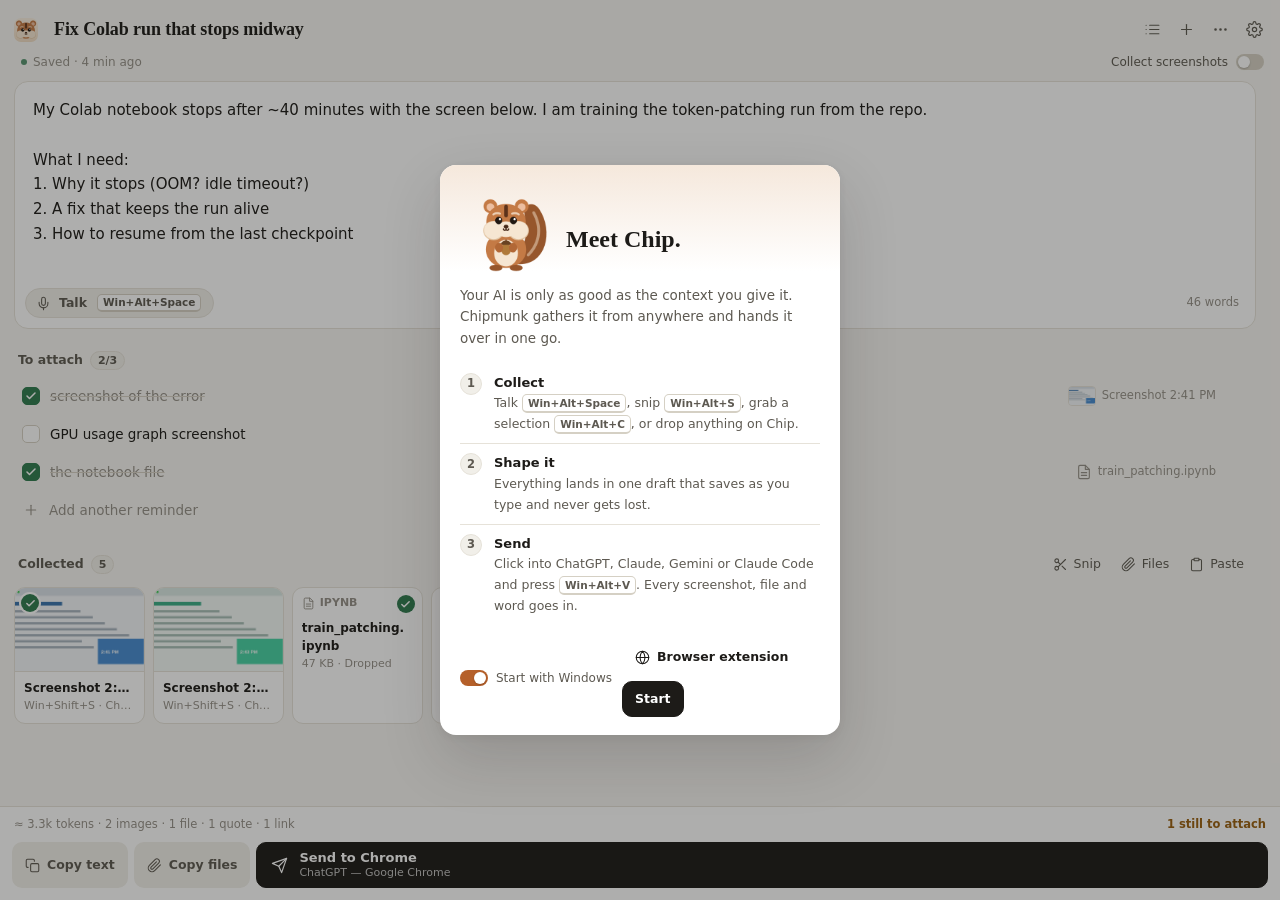
==== ui/index.html @ 0208c502 "Initial release of Chipmunk" ====
<!doctype html>
<html lang="en">
<head>
<meta charset="utf-8">
<meta name="viewport" content="width=device-width, initial-scale=1">
<title>Chipmunk</title>
<link rel="stylesheet" href="app.css">
</head>
<body>
<div id="app" class="app">
  <header class="topbar">
    <img class="brand" src="assets/icon.png" alt="Chipmunk" width="24" height="24">
    <input id="title" class="title-input" placeholder="Untitled draft" spellcheck="false" maxlength="120" aria-label="Draft title">
    <button class="icon-btn" id="btn-drafts" title="All drafts (Ctrl+K)" aria-label="All drafts"></button>
    <button class="icon-btn" id="btn-new" title="New draft (Ctrl+N)" aria-label="New draft"></button>
    <button class="icon-btn" id="btn-more" title="More" aria-label="More actions"></button>
    <button class="icon-btn" id="btn-settings" title="Settings (Ctrl+,)" aria-label="Settings"></button>
  </header>
  <div class="subbar">
    <span id="save-state" class="save-state"><span class="dot"></span><span class="txt">Saved</span></span>
    <label class="switch-label collect" id="collect" title="While on, every screenshot you copy (Win+Shift+S, Print Screen, Ditto) lands in this draft">
      <span class="pulse"></span>
      <span>Collect screenshots</span>
      <input type="checkbox" id="collect-toggle">
      <span class="switch"></span>
    </label>
  </div>
  <main id="scroll" class="scroll">
    <div class="doc" id="doc">
      <textarea id="editor" class="editor" spellcheck="true" aria-label="Prompt"
        placeholder="What do you want the AI to do? Type it, or press the mic and say it."></textarea>
      <div class="doc-foot">
        <button class="talk-btn" id="btn-talk" type="button"></button>
        <span class="doc-meta" id="word-count"></span>
      </div>
    </div>
    <section class="section" id="checklist-section"></section>
    <section class="section" id="attachments-section"></section>
  </main>
  <footer class="footer">
    <div id="estimate" class="estimate"></div>
    <div class="actions">
      <button class="btn quiet" id="btn-copy-text" title="Copy the prompt with its quotes and links">Copy text</button>
      <button class="btn quiet" id="btn-copy-files" title="Copy the images and files, to paste anywhere">Copy files</button>
      <button class="btn primary" id="btn-send"></button>
    </div>
  </footer>
  <div id="overlay-root"></div>
  <div id="toasts" class="toasts" aria-live="polite"></div>
  <div id="drop" class="drop"><div class="drop-card" id="drop-card">Drop to add to this draft</div></div>
</div>
<script type="module" src="app.js"></script>
</body>
</html>
---- ui/app.css ----
/* Chipmunk: warm paper, ink type, one chestnut accent. */
:root {
  --bg: #f7f6f2;
  --surface: #ffffff;
  --sunken: #f1efe9;
  --hover: #ebe8e1;
  --line: #e6e2d9;
  --line-strong: #d5d0c4;
  --ink: #1d1b18;
  --ink-2: #5d5951;
  --ink-3: #959088;
  --accent: #b5602a;
  --accent-strong: #9a4e1f;
  --accent-soft: #f5e8dc;
  --accent-ink: #8a4518;
  --ok: #2f7a4f;
  --ok-soft: #e3f1e8;
  --warn: #996011;
  --warn-soft: #fbf0dc;
  --danger: #b3372f;
  --danger-soft: #fbe9e7;
  --primary: #1d1b18;
  --primary-ink: #ffffff;
  --primary-hover: #000000;
  --shadow-lg: 0 24px 60px rgba(29, 27, 24, .16), 0 2px 8px rgba(29, 27, 24, .06);
  --sans: "Segoe UI Variable Text", "Segoe UI", system-ui, sans-serif;
  --serif: "Sitka Subheading", "Sitka Text", Georgia, "Times New Roman", serif;
  --mono: "Cascadia Mono", "Cascadia Code", Consolas, monospace;
  color-scheme: light;
}

@media (prefers-color-scheme: dark) {
  :root:not([data-theme="light"]) {
    --bg: #161513;
    --surface: #1e1d1a;
    --sunken: #242220;
    --hover: #2c2a26;
    --line: #2f2d29;
    --line-strong: #3e3b36;
    --ink: #edeae4;
    --ink-2: #aba69d;
    --ink-3: #7b776f;
    --accent: #e0915a;
    --accent-strong: #eba372;
    --accent-soft: #33251a;
    --accent-ink: #f0b78e;
    --ok: #64c38d;
    --ok-soft: #17291f;
    --warn: #e2ae58;
    --warn-soft: #2f2615;
    --danger: #ef7f74;
    --danger-soft: #331c1a;
    --primary: #edeae4;
    --primary-ink: #161513;
    --primary-hover: #ffffff;
    --shadow-lg: 0 24px 60px rgba(0, 0, 0, .5), 0 2px 8px rgba(0, 0, 0, .3);
    color-scheme: dark;
  }
}

:root[data-theme="dark"] {
  --bg: #161513;
  --surface: #1e1d1a;
  --sunken: #242220;
  --hover: #2c2a26;
  --line: #2f2d29;
  --line-strong: #3e3b36;
  --ink: #edeae4;
  --ink-2: #aba69d;
  --ink-3: #7b776f;
  --accent: #e0915a;
  --accent-strong: #eba372;
  --accent-soft: #33251a;
  --accent-ink: #f0b78e;
  --ok: #64c38d;
  --ok-soft: #17291f;
  --warn: #e2ae58;
  --warn-soft: #2f2615;
  --danger: #ef7f74;
  --danger-soft: #331c1a;
  --primary: #edeae4;
  --primary-ink: #161513;
  --primary-hover: #ffffff;
  --shadow-lg: 0 24px 60px rgba(0, 0, 0, .5), 0 2px 8px rgba(0, 0, 0, .3);
  color-scheme: dark;
}

* { box-sizing: border-box; }
html, body { height: 100%; margin: 0; }
body {
  background: var(--bg);
  color: var(--ink);
  font: 13.5px/1.5 var(--sans);
  -webkit-font-smoothing: antialiased;
  overflow: hidden;
  user-select: none;
}
button, input, textarea, select { font: inherit; color: inherit; }
button { cursor: pointer; }
:focus-visible { outline: 2px solid var(--accent); outline-offset: 2px; border-radius: 6px; }
::selection { background: var(--accent-soft); }

.icon { display: inline-flex; width: 16px; height: 16px; flex: none; }
.icon svg { width: 100%; height: 100%; fill: none; stroke: currentColor; stroke-width: 1.7; stroke-linecap: round; stroke-linejoin: round; }

.app { display: flex; flex-direction: column; height: 100vh; position: relative; }

/* ---------- top ---------- */
.topbar { display: flex; align-items: center; gap: 2px; padding: 10px 10px 2px 14px; }
.brand { width: 24px; height: 24px; border-radius: 7px; flex: none; margin-right: 6px; }
.title-input {
  flex: 1; min-width: 0;
  border: 1px solid transparent; border-radius: 8px; background: transparent;
  padding: 5px 7px;
  font-family: var(--serif); font-size: 18px; font-weight: 600; letter-spacing: -.005em;
  user-select: text;
}
.title-input:hover { background: var(--sunken); }
.title-input:focus { outline: none; background: var(--surface); border-color: var(--line-strong); }
.title-input::placeholder { color: var(--ink-3); font-weight: 500; }

.icon-btn {
  display: inline-flex; align-items: center; justify-content: center;
  width: 32px; height: 32px; flex: none;
  border: none; border-radius: 8px; background: transparent; color: var(--ink-2);
  transition: background .12s, color .12s;
}
.icon-btn:hover { background: var(--hover); color: var(--ink); }
.icon-btn.active { background: var(--hover); color: var(--ink); }
.icon-btn .icon { width: 17px; height: 17px; }

.subbar { display: flex; align-items: center; justify-content: space-between; gap: 8px; padding: 2px 16px 10px 21px; color: var(--ink-3); font-size: 12px; }
.save-state { display: inline-flex; align-items: center; gap: 6px; white-space: nowrap; }
.save-state .dot { width: 6px; height: 6px; border-radius: 50%; background: var(--ok); opacity: .8; }
.save-state.saving .dot { background: var(--warn); }
.save-state.error { color: var(--danger); }
.save-state.error .dot { background: var(--danger); }

/* switch */
.switch-label { display: inline-flex; align-items: center; gap: 8px; cursor: pointer; color: var(--ink-2); font-size: 12px; white-space: nowrap; }
.switch-label input { position: absolute; opacity: 0; pointer-events: none; }
.switch { position: relative; width: 28px; height: 16px; border-radius: 10px; background: var(--line-strong); transition: background .15s; flex: none; }
.switch::after { content: ""; position: absolute; left: 2px; top: 2px; width: 12px; height: 12px; border-radius: 50%; background: #fff; transition: transform .15s; box-shadow: 0 1px 2px rgba(0,0,0,.2); }
.switch-label input:checked + .switch { background: var(--accent); }
.switch-label input:checked + .switch::after { transform: translateX(12px); }
.switch-label input:focus-visible + .switch { outline: 2px solid var(--accent); outline-offset: 2px; }
.collect.on { color: var(--accent-ink); }
.collect .pulse { width: 6px; height: 6px; border-radius: 50%; background: var(--accent); display: none; }
.collect.on .pulse { display: inline-block; animation: pulse 1.6s ease-in-out infinite; }
@keyframes pulse { 0%, 100% { opacity: 1; } 50% { opacity: .2; } }

/* ---------- scroll + document ---------- */
.scroll { flex: 1; overflow-y: auto; padding: 0 14px 20px 14px; scrollbar-gutter: stable; }
.scroll::-webkit-scrollbar { width: 10px; }
.scroll::-webkit-scrollbar-thumb { background: var(--line-strong); border-radius: 10px; border: 3px solid var(--bg); }

.doc {
  background: var(--surface);
  border: 1px solid var(--line);
  border-radius: 14px;
  transition: border-color .15s, box-shadow .15s;
}
.doc:focus-within { border-color: var(--line-strong); box-shadow: 0 0 0 4px var(--accent-soft); }
.doc.listening { border-color: var(--accent); box-shadow: 0 0 0 4px var(--accent-soft); }
.editor {
  display: block; width: 100%; min-height: 200px;
  resize: none; border: none; outline: none; background: transparent;
  padding: 16px 18px 6px 18px;
  font-size: 15px; line-height: 1.65; color: var(--ink);
  user-select: text; overflow: hidden;
}
.editor::placeholder { color: var(--ink-3); }
.doc-foot { display: flex; align-items: center; justify-content: space-between; padding: 6px 10px 10px 10px; }
.doc-meta { color: var(--ink-3); font-size: 11.5px; padding-right: 6px; }

.talk-btn {
  display: inline-flex; align-items: center; gap: 8px;
  height: 30px; padding: 0 12px 0 10px; border-radius: 16px;
  border: 1px solid var(--line); background: var(--sunken); color: var(--ink-2);
  font-size: 12.5px; font-weight: 600;
  transition: background .15s, color .15s, border-color .15s;
}
.talk-btn:hover { background: var(--hover); color: var(--ink); }
.talk-btn kbd { margin-left: 2px; }
.talk-btn .icon { width: 15px; height: 15px; }
.talk-btn.on { background: var(--accent); border-color: var(--accent); color: #fff; }
.talk-btn.on kbd { background: rgba(255,255,255,.18); border-color: rgba(255,255,255,.3); color: #fff; }
.talk-btn .wave { display: none; gap: 2px; align-items: center; height: 14px; }
.talk-btn.on .wave { display: inline-flex; }
.talk-btn.on .icon { display: none; }
.wave i { width: 2.5px; border-radius: 2px; background: currentColor; animation: wave 1s ease-in-out infinite; }
.wave i:nth-child(1) { height: 6px; animation-delay: -.2s; }
.wave i:nth-child(2) { height: 12px; animation-delay: -.5s; }
.wave i:nth-child(3) { height: 8px; animation-delay: -.8s; }
.wave i:nth-child(4) { height: 11px; animation-delay: -.35s; }
@keyframes wave { 0%, 100% { transform: scaleY(.45); } 50% { transform: scaleY(1); } }

kbd {
  font: 600 10.5px/1 var(--sans);
  background: var(--surface); border: 1px solid var(--line-strong); border-bottom-width: 2px;
  border-radius: 5px; padding: 2px 5px; color: var(--ink-2); white-space: nowrap;
}

/* ---------- sections ---------- */
.section { margin-top: 22px; }
.section-head { display: flex; align-items: center; gap: 4px; padding: 0 4px 8px 4px; }
.section-title { font-size: 12.5px; font-weight: 600; color: var(--ink-2); flex: 1; display: flex; align-items: center; gap: 7px; }
.count-pill { font-size: 11px; font-weight: 600; background: var(--sunken); border: 1px solid var(--line); color: var(--ink-2); border-radius: 10px; padding: 0 7px; line-height: 17px; }
.chip-btn {
  display: inline-flex; align-items: center; gap: 6px;
  border: none; background: transparent;
  border-radius: 8px; padding: 5px 8px; font-size: 12.5px; color: var(--ink-2); font-weight: 500;
}
.chip-btn:hover { background: var(--hover); color: var(--ink); }
.chip-btn .icon { width: 15px; height: 15px; }

/* reminders */
.checklist { display: flex; flex-direction: column; gap: 2px; }
.check-item {
  display: flex; align-items: center; gap: 10px;
  border-radius: 9px; padding: 6px 6px 6px 8px; min-height: 36px;
  transition: background .12s;
}
.check-item:hover { background: var(--sunken); }
.check-item.done .check-text { color: var(--ink-3); text-decoration: line-through; text-decoration-color: var(--line-strong); }
.check-item.armed { background: var(--accent-soft); }
.check-item.drop-hover { background: var(--accent-soft); outline: 1.5px dashed var(--accent); }
.check-box {
  width: 18px; height: 18px; flex: none; border-radius: 5px; border: 1.5px solid var(--line-strong);
  display: inline-flex; align-items: center; justify-content: center; background: var(--surface); color: #fff; padding: 0;
}
.check-box:hover { border-color: var(--ink-3); }
.check-box .icon { width: 12px; height: 12px; }
.check-box .icon svg { stroke-width: 3; }
.check-item.done .check-box { background: var(--ok); border-color: var(--ok); }
.check-text { flex: 1; min-width: 0; user-select: text; overflow: hidden; text-overflow: ellipsis; white-space: nowrap; }
.check-link { display: inline-flex; align-items: center; gap: 6px; font-size: 11.5px; color: var(--ink-3); max-width: 45%; }
.check-link img { width: 28px; height: 20px; object-fit: cover; border-radius: 4px; border: 1px solid var(--line); }
.check-link span { overflow: hidden; text-overflow: ellipsis; white-space: nowrap; }
.armed-hint { font-size: 11.5px; color: var(--accent-ink); white-space: nowrap; display: inline-flex; align-items: center; gap: 5px; font-weight: 600; }
.check-item .row-actions { display: flex; gap: 2px; opacity: 0; transition: opacity .1s; }
.check-item:hover .row-actions, .check-item:focus-within .row-actions { opacity: 1; }
.mini-btn { border: none; background: transparent; color: var(--ink-3); width: 24px; height: 24px; border-radius: 6px; display: inline-flex; align-items: center; justify-content: center; padding: 0; }
.mini-btn:hover { background: var(--hover); color: var(--ink); }
.mini-btn .icon { width: 14px; height: 14px; }
.add-check { display: flex; align-items: center; gap: 10px; border-radius: 9px; padding: 0 8px 0 9px; color: var(--ink-3); }
.add-check:hover { background: var(--sunken); }
.add-check:focus-within { background: var(--surface); box-shadow: inset 0 0 0 1px var(--line-strong); }
.add-check input { flex: 1; border: none; outline: none; background: transparent; padding: 8px 0; user-select: text; }
.add-check input::placeholder { color: var(--ink-3); }

/* collected */
.att-grid { display: grid; grid-template-columns: repeat(auto-fill, minmax(120px, 1fr)); gap: 8px; }
.att {
  position: relative;
  background: var(--surface); border: 1px solid var(--line); border-radius: 11px;
  overflow: hidden; min-height: 92px;
  display: flex; flex-direction: column; cursor: grab;
  transition: border-color .12s, transform .12s;
}
.att:hover { border-color: var(--line-strong); }
.att.dragging { opacity: .35; }
.att.drop-before { box-shadow: -3px 0 0 var(--accent); }
.att.excluded { opacity: .45; }
.att.excluded::after {
  content: "Left out"; position: absolute; left: 6px; bottom: 6px;
  font-size: 10.5px; font-weight: 600; background: var(--sunken); color: var(--ink-2); border-radius: 5px; padding: 0 6px;
}
.att.fresh { animation: pop .45s cubic-bezier(.2, 1.4, .4, 1); }
@keyframes pop { from { transform: scale(.9); opacity: 0; } }
.att .thumb { height: 84px; background: var(--sunken); flex: none; border-bottom: 1px solid var(--line); }
.att .thumb img { width: 100%; height: 100%; object-fit: cover; object-position: top center; display: block; }
.att .att-body { padding: 7px 9px 8px; display: flex; flex-direction: column; gap: 1px; min-width: 0; flex: 1; }
.att .att-name { font-size: 12px; font-weight: 600; white-space: nowrap; overflow: hidden; text-overflow: ellipsis; }
.att .att-name.wrap { white-space: normal; word-break: break-word; display: -webkit-box; -webkit-line-clamp: 3; -webkit-box-orient: vertical; }
.att .att-sub { font-size: 11px; color: var(--ink-3); white-space: nowrap; overflow: hidden; text-overflow: ellipsis; }
.att .att-quote { font-size: 12px; color: var(--ink-2); display: -webkit-box; -webkit-line-clamp: 3; -webkit-box-orient: vertical; overflow: hidden; font-family: var(--serif); line-height: 1.45; }
.att .kind-badge { display: inline-flex; align-items: center; gap: 5px; color: var(--ink-3); font-size: 11px; font-weight: 600; min-width: 0; }
.att .kind-badge span { overflow: hidden; text-overflow: ellipsis; white-space: nowrap; }
.att .kind-badge .icon { width: 13px; height: 13px; }
.att .warn-tag { color: var(--danger); }
.att.wide { grid-column: span 2; }
.att-tools { position: absolute; top: 5px; right: 5px; display: flex; gap: 3px; opacity: 0; transition: opacity .1s; }
.att:hover .att-tools, .att:focus-within .att-tools { opacity: 1; }
.att-tools button {
  width: 24px; height: 24px; border-radius: 6px; border: none; padding: 0;
  display: inline-flex; align-items: center; justify-content: center;
  background: rgba(24, 22, 19, .74); color: #fff;
}
.att-tools button:hover { background: rgba(24, 22, 19, .92); }
.att-tools .icon { width: 13px; height: 13px; }
.att .linked-tag {
  position: absolute; top: 6px; left: 6px; width: 18px; height: 18px; border-radius: 50%;
  background: var(--ok); color: #fff; display: flex; align-items: center; justify-content: center;
  box-shadow: 0 0 0 2px var(--surface);
}
.att:not(.has-thumb) .linked-tag { left: auto; right: 7px; top: 7px; }
.att .linked-tag .icon { width: 11px; height: 11px; }
.att .linked-tag .icon svg { stroke-width: 3.2; }

/* empty state */
.empty {
  display: flex; gap: 14px; align-items: center;
  border: 1px dashed var(--line-strong); border-radius: 14px; padding: 14px 16px;
}
.empty img { width: 64px; height: 64px; flex: none; }
.empty .e-title { font-weight: 600; margin-bottom: 2px; }
.empty .e-body { color: var(--ink-2); font-size: 12.5px; line-height: 1.6; }
.keys { display: grid; grid-template-columns: auto 1fr; gap: 6px 10px; margin-top: 12px; font-size: 12.5px; color: var(--ink-2); align-items: center; }
.keys kbd { justify-self: start; }

/* ---------- footer ---------- */
.footer { border-top: 1px solid var(--line); background: var(--surface); padding: 9px 12px 12px 12px; display: flex; flex-direction: column; gap: 9px; }
.estimate { display: flex; justify-content: space-between; gap: 10px; font-size: 11.5px; color: var(--ink-3); padding: 0 2px; }
.estimate .warn { color: var(--warn); font-weight: 600; }
.actions { display: flex; gap: 6px; }
.btn {
  display: inline-flex; align-items: center; justify-content: center; gap: 7px;
  height: 36px; padding: 0 12px; border-radius: 10px;
  border: 1px solid var(--line-strong); background: var(--surface); color: var(--ink);
  font-weight: 600; font-size: 12.5px; white-space: nowrap;
  transition: background .12s, border-color .12s;
}
.btn:hover { background: var(--sunken); }
.btn:disabled { opacity: .45; cursor: default; }
.btn .icon { width: 15px; height: 15px; }
.btn.quiet { border-color: transparent; background: var(--sunken); color: var(--ink-2); }
.btn.quiet:hover { background: var(--hover); color: var(--ink); }
.btn.primary { flex: 1; background: var(--primary); border-color: var(--primary); color: var(--primary-ink); min-width: 0; }
.btn.primary:hover { background: var(--primary-hover); }
.btn.accent { background: var(--accent); border-color: var(--accent); color: #fff; }
.btn.accent:hover { background: var(--accent-strong); }
.btn.danger { color: var(--danger); }
.btn.ghost { border-color: transparent; background: transparent; }
.btn.ghost:hover { background: var(--hover); }
#btn-send { height: 46px; justify-content: flex-start; padding: 0 14px; gap: 11px; }
#btn-send .icon { width: 17px; height: 17px; }
#btn-send .label { display: flex; flex-direction: column; align-items: flex-start; min-width: 0; line-height: 1.25; }
#btn-send .l1 { font-size: 13px; font-weight: 700; }
#btn-send .l2 { font-size: 11px; font-weight: 500; opacity: .72; max-width: 100%; overflow: hidden; text-overflow: ellipsis; white-space: nowrap; }
.footer .actions .btn.quiet { height: 46px; padding: 0 12px; }

/* ---------- overlays ---------- */
.scrim { position: absolute; inset: 0; background: rgba(20, 18, 15, .28); z-index: 20; animation: fade .14s ease-out; }
@keyframes fade { from { opacity: 0; } }
.drawer {
  position: absolute; top: 0; bottom: 0; left: 0; width: min(380px, 92%);
  background: var(--surface); box-shadow: var(--shadow-lg); z-index: 21;
  display: flex; flex-direction: column; animation: slide-in .18s cubic-bezier(.2, .8, .2, 1);
}
@keyframes slide-in { from { transform: translateX(-20px); opacity: 0; } }
.sheet {
  position: absolute; left: 0; right: 0; bottom: 0; top: 36px;
  background: var(--surface); box-shadow: var(--shadow-lg); z-index: 21;
  border-radius: 16px 16px 0 0; display: flex; flex-direction: column;
  animation: rise .2s cubic-bezier(.2, .8, .2, 1);
}
@keyframes rise { from { transform: translateY(18px); opacity: 0; } }
.panel-head { display: flex; align-items: center; gap: 6px; padding: 14px 10px 10px 18px; }
.panel-head h2 { margin: 0; font-family: var(--serif); font-size: 19px; font-weight: 600; flex: 1; display: flex; align-items: center; gap: 8px; min-width: 0; }
.panel-head h2 span { overflow: hidden; text-overflow: ellipsis; white-space: nowrap; }
.panel-body { flex: 1; overflow-y: auto; padding: 2px 14px 18px 14px; }
.panel-foot { border-top: 1px solid var(--line); padding: 10px 12px; display: flex; gap: 6px; }

.search { display: flex; align-items: center; gap: 8px; margin: 0 14px 8px 14px; border-radius: 10px; padding: 0 10px; background: var(--sunken); border: 1px solid transparent; }
.search:focus-within { border-color: var(--line-strong); background: var(--surface); }
.search input { flex: 1; border: none; outline: none; background: transparent; padding: 8px 0; user-select: text; }
.search .icon { color: var(--ink-3); }

.group-label { font-size: 11.5px; font-weight: 600; color: var(--ink-3); padding: 14px 6px 6px 6px; }
.draft-item { display: flex; flex-direction: column; gap: 3px; width: 100%; text-align: left; border: none; background: transparent; border-radius: 10px; padding: 9px 10px; position: relative; }
.draft-item:hover { background: var(--sunken); }
.draft-item.current { background: var(--sunken); box-shadow: inset 2px 0 0 var(--accent); }
.draft-item .di-top { display: flex; align-items: center; gap: 6px; min-width: 0; padding-right: 54px; }
.draft-item .di-title { font-weight: 600; overflow: hidden; text-overflow: ellipsis; white-space: nowrap; flex: 1; }
.draft-item .di-preview { color: var(--ink-2); font-size: 12px; overflow: hidden; text-overflow: ellipsis; white-space: nowrap; }
.draft-item .di-meta { display: flex; align-items: center; gap: 8px; color: var(--ink-3); font-size: 11.5px; }
.draft-item .di-thumbs { display: flex; gap: 3px; }
.draft-item .di-thumbs img { width: 26px; height: 18px; object-fit: cover; border-radius: 4px; border: 1px solid var(--line); }
.badge { font-size: 10.5px; font-weight: 700; border-radius: 5px; padding: 0 6px; line-height: 17px; flex: none; }
.badge.sent { background: var(--ok-soft); color: var(--ok); }
.badge.imported { background: var(--sunken); color: var(--ink-2); border: 1px solid var(--line); }
.draft-item .di-actions { position: absolute; top: 6px; right: 6px; display: flex; gap: 2px; opacity: 0; }
.draft-item:hover .di-actions, .draft-item:focus-within .di-actions { opacity: 1; }
.draft-item .pinned-mark { color: var(--accent); }
.draft-item .pinned-mark .icon { width: 13px; height: 13px; }
.list-empty { color: var(--ink-3); text-align: center; padding: 28px 12px; font-size: 12.5px; }

/* settings */
.settings-group { margin: 4px 0 20px 0; }
.settings-group h3 { margin: 0 4px 8px 4px; font-size: 12.5px; font-weight: 600; color: var(--ink-2); display: flex; align-items: center; gap: 7px; }
.settings-group h3 .icon { width: 15px; height: 15px; color: var(--ink-3); }
.setting-row { display: flex; align-items: center; gap: 12px; justify-content: space-between; padding: 10px 12px; background: var(--sunken); border-radius: 10px; margin-bottom: 3px; }
.setting-row.col { flex-direction: column; align-items: stretch; gap: 8px; }
.setting-row .sr-text { min-width: 0; }
.setting-row .sr-title { font-weight: 600; font-size: 13px; }
.setting-row .sr-sub { color: var(--ink-3); font-size: 11.5px; line-height: 1.5; }
.hotkey-input {
  width: 138px; text-align: center; cursor: pointer;
  border: 1px solid var(--line-strong); border-radius: 8px; background: var(--surface);
  padding: 5px 8px; font-weight: 600; font-size: 12px; caret-color: transparent; user-select: none;
}
.hotkey-input:focus { outline: none; border-color: var(--accent); background: var(--accent-soft); color: var(--accent-ink); }
.hotkey-input.error { border-color: var(--danger); color: var(--danger); }
.select { border: 1px solid var(--line-strong); border-radius: 8px; background: var(--surface); padding: 5px 8px; font-size: 12px; }
.path-box { font-family: var(--mono); font-size: 11px; color: var(--ink-2); word-break: break-all; user-select: text; }
.code {
  position: relative; font-family: var(--mono); font-size: 11.5px; line-height: 1.55; color: var(--ink);
  background: var(--surface); border: 1px solid var(--line); border-radius: 8px; padding: 8px 40px 8px 10px;
  white-space: pre-wrap; word-break: break-all; user-select: text;
}
.code .copy { position: absolute; top: 5px; right: 5px; }
.steps { margin: 0; padding-left: 18px; color: var(--ink-2); font-size: 12.5px; line-height: 1.7; }
.status-pill { white-space: nowrap; flex: none; display: inline-flex; align-items: center; gap: 6px; font-size: 11.5px; font-weight: 600; border-radius: 20px; padding: 2px 9px; }
.status-pill.ok { background: var(--ok-soft); color: var(--ok); }
.status-pill.idle { background: var(--surface); color: var(--ink-3); border: 1px solid var(--line); }
.setting-error { color: var(--danger); font-size: 11.5px; margin-top: 2px; }
.row-buttons { display: flex; gap: 6px; flex-wrap: wrap; }

/* import + versions */
.session-item, .prompt-item { display: flex; flex-direction: column; gap: 3px; width: 100%; text-align: left; border: 1px solid var(--line); background: var(--surface); border-radius: 11px; padding: 10px 12px; margin-bottom: 6px; }
.session-item:hover { border-color: var(--line-strong); background: var(--sunken); }
.session-item .si-title { font-weight: 600; overflow: hidden; text-overflow: ellipsis; white-space: nowrap; }
.session-item .si-meta, .prompt-item .pi-meta { color: var(--ink-3); font-size: 11.5px; display: flex; gap: 10px; align-items: center; }
.prompt-item .pi-text { color: var(--ink); font-size: 12.5px; white-space: pre-wrap; display: -webkit-box; -webkit-line-clamp: 4; -webkit-box-orient: vertical; overflow: hidden; user-select: text; }
.prompt-item .pi-foot { display: flex; align-items: center; justify-content: space-between; gap: 8px; margin-top: 4px; }
.pi-thumbs { display: flex; gap: 4px; }
.pi-thumbs img { width: 44px; height: 30px; object-fit: cover; border-radius: 4px; border: 1px solid var(--line); }
.img-count { display: inline-flex; align-items: center; gap: 4px; }
.img-count .icon { width: 13px; height: 13px; }
.version-item { display: flex; align-items: center; gap: 10px; width: 100%; text-align: left; border: none; background: transparent; border-radius: 9px; padding: 8px 10px; }
.version-item:hover { background: var(--sunken); }
.version-item.selected { background: var(--accent-soft); }
.version-item .vi-time { font-weight: 600; font-size: 12.5px; white-space: nowrap; }
.version-item .vi-prev { color: var(--ink-3); font-size: 12px; overflow: hidden; text-overflow: ellipsis; white-space: nowrap; flex: 1; }
.version-preview { white-space: pre-wrap; font-size: 12.5px; background: var(--sunken); border-radius: 10px; padding: 10px 12px; max-height: 40vh; overflow: auto; user-select: text; margin-top: 8px; }

/* lightbox */
.lightbox { position: absolute; inset: 0; z-index: 30; background: rgba(12, 11, 9, .94); display: flex; flex-direction: column; animation: fade .14s ease-out; }
.lightbox .lb-head { display: flex; align-items: center; gap: 8px; padding: 10px 10px 6px 16px; color: #eee; }
.lightbox .lb-title { flex: 1; min-width: 0; font-weight: 600; overflow: hidden; text-overflow: ellipsis; white-space: nowrap; }
.lightbox .lb-sub { color: #a9a49b; font-size: 11.5px; }
.lightbox .icon-btn { color: #ddd; }
.lightbox .icon-btn:hover { background: rgba(255,255,255,.12); color: #fff; }
.lightbox .lb-img { flex: 1; min-height: 0; display: flex; align-items: center; justify-content: center; padding: 8px 16px 16px 16px; }
.lightbox .lb-img img { max-width: 100%; max-height: 100%; object-fit: contain; border-radius: 6px; }
.lightbox .lb-nav { position: absolute; top: 50%; transform: translateY(-50%); }
.lightbox .lb-nav.prev { left: 6px; }
.lightbox .lb-nav.next { right: 6px; }

/* modal */
.modal-wrap { position: absolute; inset: 0; z-index: 40; display: flex; align-items: center; justify-content: center; padding: 18px; background: rgba(20, 18, 15, .34); animation: fade .12s ease-out; }
.modal { background: var(--surface); border-radius: 16px; box-shadow: var(--shadow-lg); padding: 20px 20px 16px 20px; width: 100%; max-width: 380px; animation: rise .18s cubic-bezier(.2, .8, .2, 1); }
.modal h3 { margin: 0 0 6px 0; font-family: var(--serif); font-size: 19px; font-weight: 600; }
.modal p { margin: 0 0 10px 0; color: var(--ink-2); }
.modal ul { margin: 0 0 12px 0; padding-left: 18px; }
.modal .modal-actions { display: flex; justify-content: flex-end; gap: 6px; margin-top: 4px; }

/* welcome */
.welcome { max-width: 400px; padding: 0; overflow: hidden; }
.welcome .w-hero { display: flex; align-items: flex-end; gap: 14px; padding: 20px 20px 0 20px; background: linear-gradient(180deg, var(--accent-soft), var(--surface)); }
.welcome .w-hero img { width: 92px; height: 92px; margin-bottom: -6px; }
.welcome .w-hero h3 { font-size: 24px; margin: 0 0 14px 0; }
.welcome .w-body { padding: 14px 20px 18px 20px; }
.welcome .w-lede { color: var(--ink-2); margin: 0 0 14px 0; font-size: 13.5px; line-height: 1.6; }
.welcome .w-step { display: flex; gap: 12px; padding: 9px 0; border-top: 1px solid var(--line); }
.welcome .w-step:first-of-type { border-top: none; }
.welcome .w-num { width: 22px; height: 22px; border-radius: 50%; background: var(--sunken); border: 1px solid var(--line); font-size: 11.5px; font-weight: 700; display: flex; align-items: center; justify-content: center; flex: none; color: var(--ink-2); }
.welcome .w-step b { display: block; font-size: 13px; }
.welcome .w-step span { color: var(--ink-2); font-size: 12.5px; line-height: 1.6; }
.welcome .w-foot { display: flex; align-items: center; justify-content: space-between; gap: 10px; margin-top: 14px; }

/* menu */
.menu { position: absolute; z-index: 35; min-width: 210px; background: var(--surface); border: 1px solid var(--line); border-radius: 12px; box-shadow: var(--shadow-lg); padding: 5px; animation: fade .08s ease-out; }
.menu button { display: flex; align-items: center; gap: 10px; width: 100%; text-align: left; border: none; background: transparent; border-radius: 8px; padding: 7px 10px; }
.menu button:hover { background: var(--sunken); }
.menu button.danger { color: var(--danger); }
.menu .sep { height: 1px; background: var(--line); margin: 5px 6px; }

/* toasts */
.toasts { position: absolute; left: 12px; right: 12px; bottom: 112px; z-index: 50; display: flex; flex-direction: column; align-items: center; gap: 6px; pointer-events: none; }
.toast { pointer-events: auto; display: flex; align-items: center; gap: 10px; background: #1d1b18; color: #f3f1ec; border-radius: 11px; box-shadow: var(--shadow-lg); padding: 9px 9px 9px 13px; font-size: 12.5px; max-width: 100%; animation: rise .16s cubic-bezier(.2, .8, .2, 1); }
.toast.error { background: #7d2620; }
.toast .t-text { flex: 1; min-width: 0; }
.toast button { border: none; background: rgba(255,255,255,.14); color: #fff; font-weight: 700; border-radius: 7px; padding: 4px 10px; font-size: 12px; }
.toast button:hover { background: rgba(255,255,255,.24); }

/* drop */
.drop { position: absolute; inset: 0; z-index: 60; display: none; align-items: center; justify-content: center; background: color-mix(in srgb, var(--accent-soft) 70%, transparent); border: 2px dashed var(--accent); border-radius: 14px; margin: 6px; pointer-events: none; }
.drop.show { display: flex; }
.drop-card { background: var(--surface); color: var(--accent-ink); font-weight: 700; padding: 12px 18px; border-radius: 12px; box-shadow: var(--shadow-lg); display: flex; align-items: center; gap: 8px; }

.muted { color: var(--ink-3); }

@media (prefers-reduced-motion: reduce) {
  *, *::before, *::after { animation: none !important; transition: none !important; }
}
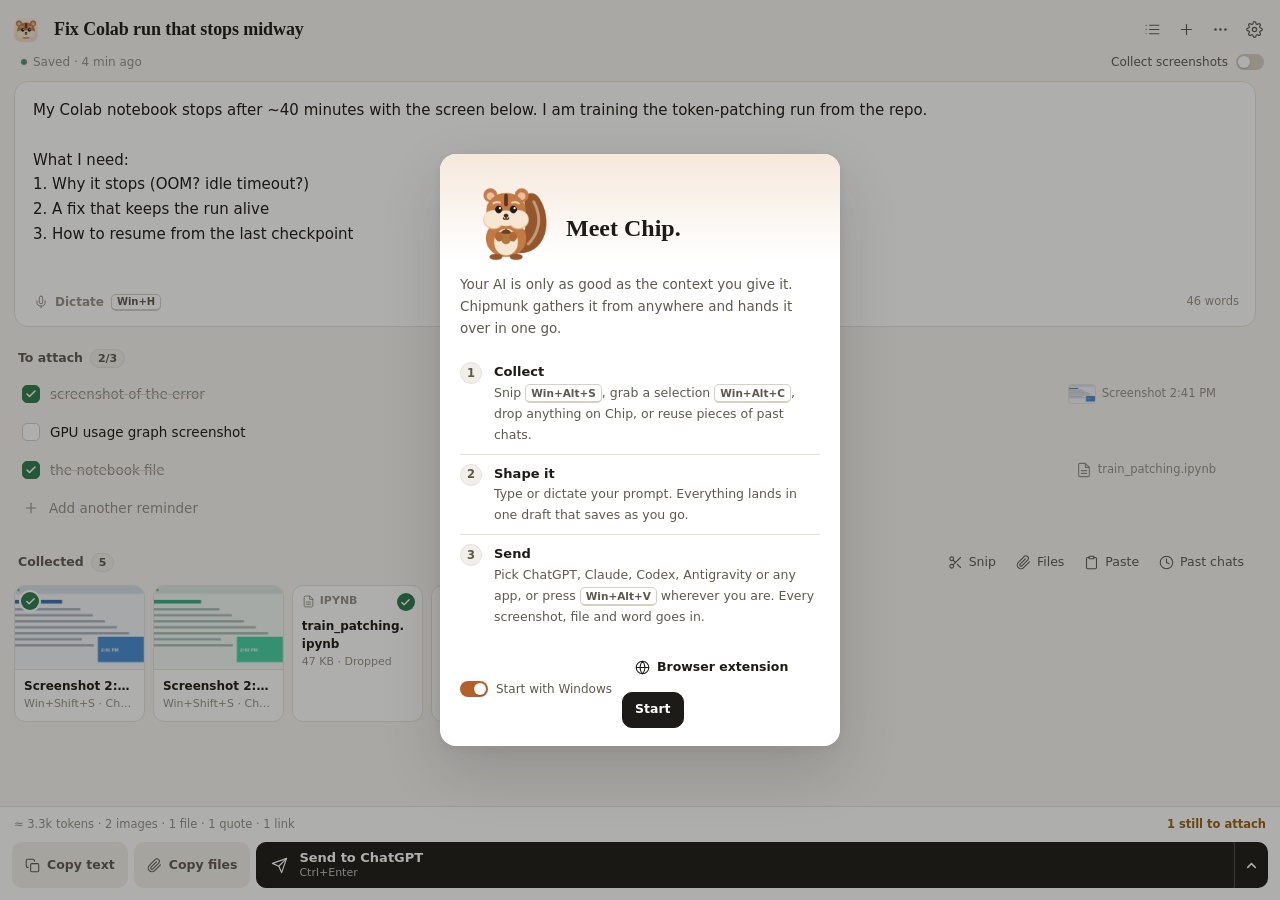
==== commit 81ef30e4: "Add Past chats, a send picker, and make Chip useful - Past chats: reuse prompts, replies and images " ====
--- a/ui/index.html
+++ b/ui/index.html
@@ -7,7 +7,7 @@
 <link rel="stylesheet" href="app.css">
 </head>
 <body>
-<div id="app" class="app">
+<div id="app" class="app preload">
   <header class="topbar">
     <img class="brand" src="assets/icon.png" alt="Chipmunk" width="24" height="24">
     <input id="title" class="title-input" placeholder="Untitled draft" spellcheck="false" maxlength="120" aria-label="Draft title">
@@ -28,9 +28,9 @@
   <main id="scroll" class="scroll">
     <div class="doc" id="doc">
       <textarea id="editor" class="editor" spellcheck="true" aria-label="Prompt"
-        placeholder="What do you want the AI to do? Type it, or press the mic and say it."></textarea>
+        placeholder="What do you want the AI to do? Type it, or dictate it with Wispr Flow or Win+H."></textarea>
       <div class="doc-foot">
-        <button class="talk-btn" id="btn-talk" type="button"></button>
+        <button class="dictation" id="dictation" type="button"></button>
         <span class="doc-meta" id="word-count"></span>
       </div>
     </div>
@@ -42,7 +42,10 @@
     <div class="actions">
       <button class="btn quiet" id="btn-copy-text" title="Copy the prompt with its quotes and links">Copy text</button>
       <button class="btn quiet" id="btn-copy-files" title="Copy the images and files, to paste anywhere">Copy files</button>
-      <button class="btn primary" id="btn-send"></button>
+      <div class="send-split">
+        <button class="btn primary" id="btn-send"></button>
+        <button class="btn primary" id="btn-send-more" title="Choose where to send" aria-label="Choose where to send" aria-haspopup="menu"><svg viewBox="0 0 24 24" class="caret"><polyline points="6 15 12 9 18 15"/></svg></button>
+      </div>
     </div>
   </footer>
   <div id="overlay-root"></div>
--- a/ui/app.css
+++ b/ui/app.css
@@ -161,7 +161,6 @@
   transition: border-color .15s, box-shadow .15s;
 }
 .doc:focus-within { border-color: var(--line-strong); box-shadow: 0 0 0 4px var(--accent-soft); }
-.doc.listening { border-color: var(--accent); box-shadow: 0 0 0 4px var(--accent-soft); }
 .editor {
   display: block; width: 100%; min-height: 200px;
   resize: none; border: none; outline: none; background: transparent;
@@ -173,27 +172,16 @@
 .doc-foot { display: flex; align-items: center; justify-content: space-between; padding: 6px 10px 10px 10px; }
 .doc-meta { color: var(--ink-3); font-size: 11.5px; padding-right: 6px; }
 
-.talk-btn {
-  display: inline-flex; align-items: center; gap: 8px;
-  height: 30px; padding: 0 12px 0 10px; border-radius: 16px;
-  border: 1px solid var(--line); background: var(--sunken); color: var(--ink-2);
-  font-size: 12.5px; font-weight: 600;
-  transition: background .15s, color .15s, border-color .15s;
-}
-.talk-btn:hover { background: var(--hover); color: var(--ink); }
-.talk-btn kbd { margin-left: 2px; }
-.talk-btn .icon { width: 15px; height: 15px; }
-.talk-btn.on { background: var(--accent); border-color: var(--accent); color: #fff; }
-.talk-btn.on kbd { background: rgba(255,255,255,.18); border-color: rgba(255,255,255,.3); color: #fff; }
-.talk-btn .wave { display: none; gap: 2px; align-items: center; height: 14px; }
-.talk-btn.on .wave { display: inline-flex; }
-.talk-btn.on .icon { display: none; }
-.wave i { width: 2.5px; border-radius: 2px; background: currentColor; animation: wave 1s ease-in-out infinite; }
-.wave i:nth-child(1) { height: 6px; animation-delay: -.2s; }
-.wave i:nth-child(2) { height: 12px; animation-delay: -.5s; }
-.wave i:nth-child(3) { height: 8px; animation-delay: -.8s; }
-.wave i:nth-child(4) { height: 11px; animation-delay: -.35s; }
-@keyframes wave { 0%, 100% { transform: scaleY(.45); } 50% { transform: scaleY(1); } }
+.dictation {
+  display: inline-flex; align-items: center; gap: 7px;
+  height: 28px; padding: 0 10px 0 8px; border-radius: 15px;
+  border: 1px solid transparent; background: transparent; color: var(--ink-3);
+  font-size: 12px; font-weight: 600;
+  transition: background .15s, color .15s;
+}
+.dictation:hover { background: var(--sunken); color: var(--ink-2); }
+.dictation .icon { width: 14px; height: 14px; }
+.dictation kbd { font-size: 10px; }
 
 kbd {
   font: 600 10.5px/1 var(--sans);
@@ -340,6 +328,26 @@
 #btn-send .l2 { font-size: 11px; font-weight: 500; opacity: .72; max-width: 100%; overflow: hidden; text-overflow: ellipsis; white-space: nowrap; }
 .footer .actions .btn.quiet { height: 46px; padding: 0 12px; }
 
+/* send: the main button sends to the default app, the caret picks any open window */
+.send-split { flex: 1; display: flex; min-width: 0; }
+.send-split #btn-send { border-radius: 10px 0 0 10px; }
+#btn-send-more { flex: none; width: 34px; height: 46px; padding: 0; justify-content: center; border-radius: 0 10px 10px 0; border-left: 1px solid color-mix(in srgb, var(--primary-ink) 22%, transparent); }
+#btn-send-more .caret { width: 15px; height: 15px; fill: none; stroke: currentColor; stroke-width: 2.4; stroke-linecap: round; stroke-linejoin: round; }
+#btn-send-more.active { background: var(--primary-hover); }
+.send-menu { min-width: 0; max-height: 70vh; overflow-y: auto; padding: 6px; animation: rise-sm .14s cubic-bezier(.2, .8, .2, 1); }
+@keyframes rise-sm { from { transform: translateY(6px); opacity: 0; } }
+.menu .menu-label { font-size: 11px; font-weight: 600; color: var(--ink-3); padding: 6px 10px 4px; }
+.menu .menu-empty { color: var(--ink-3); font-size: 12.5px; padding: 12px 10px; line-height: 1.5; }
+.menu .menu-hint { color: var(--ink-3); font-size: 11.5px; padding: 8px 10px 4px; border-top: 1px solid var(--line); margin-top: 4px; }
+.menu button.target { gap: 11px; padding: 7px 8px; }
+.target-icon { width: 30px; height: 30px; border-radius: 8px; flex: none; display: flex; align-items: center; justify-content: center; background: var(--sunken); color: var(--ink-2); }
+.target-icon.ai { background: var(--accent-soft); color: var(--accent-ink); }
+.target-icon .icon { width: 15px; height: 15px; }
+.target-text { display: flex; flex-direction: column; min-width: 0; flex: 1; line-height: 1.3; }
+.target-text .t1 { font-weight: 600; }
+.target-text .t2 { color: var(--ink-3); font-size: 11.5px; overflow: hidden; text-overflow: ellipsis; white-space: nowrap; }
+.target-default { font-size: 10.5px; font-weight: 700; color: var(--ink-3); border: 1px solid var(--line); border-radius: 5px; padding: 0 5px; line-height: 16px; flex: none; }
+
 /* ---------- overlays ---------- */
 .scrim { position: absolute; inset: 0; background: rgba(20, 18, 15, .28); z-index: 20; animation: fade .14s ease-out; }
 @keyframes fade { from { opacity: 0; } }
@@ -427,6 +435,59 @@
 .pi-thumbs { display: flex; gap: 4px; }
 .pi-thumbs img { width: 44px; height: 30px; object-fit: cover; border-radius: 4px; border: 1px solid var(--line); }
 .img-count { display: inline-flex; align-items: center; gap: 4px; }
+
+/* ---------- past chats ---------- */
+.source-tabs { display: flex; gap: 4px; padding: 0 14px 10px; overflow-x: auto; scrollbar-width: none; flex: none; }
+.source-tabs::-webkit-scrollbar { display: none; }
+.source-tab { flex: none; display: inline-flex; align-items: center; gap: 6px; height: 28px; padding: 0 11px; border-radius: 14px; border: 1px solid var(--line); background: var(--surface); color: var(--ink-2); font-size: 12px; font-weight: 600; }
+.source-tab:hover { background: var(--sunken); color: var(--ink); }
+.source-tab.on { background: var(--primary); border-color: var(--primary); color: var(--primary-ink); }
+.source-tab .n { font-size: 10.5px; opacity: .65; }
+.session-item .si-sub { overflow: hidden; text-overflow: ellipsis; white-space: nowrap; max-width: 46%; }
+.head-extra { display: contents; }
+.icon-btn.confirm { width: auto; padding: 0 9px; color: var(--danger); background: var(--danger-soft); font-size: 12px; font-weight: 700; }
+.history-hint { display: flex; align-items: center; justify-content: space-between; gap: 8px; color: var(--ink-3); font-size: 11.5px; padding: 0 4px 10px; }
+.history-hint > span { display: inline-flex; align-items: center; gap: 6px; }
+.history-hint .icon { width: 13px; height: 13px; }
+.history-empty { display: flex; flex-direction: column; align-items: center; text-align: center; padding: 18px 10px 8px; }
+.history-empty img { width: 72px; height: 72px; }
+.history-empty .he-title { font-family: var(--serif); font-size: 17px; font-weight: 600; margin: 6px 0 12px; }
+.he-steps { list-style: none; counter-reset: he; margin: 0 0 16px; padding: 0; text-align: left; display: flex; flex-direction: column; gap: 8px; width: 100%; max-width: 380px; }
+.he-steps li { counter-increment: he; display: grid; grid-template-columns: 22px 1fr; column-gap: 10px; background: var(--sunken); border-radius: 10px; padding: 9px 12px 9px 10px; }
+.he-steps li::before { content: counter(he); grid-row: span 2; width: 20px; height: 20px; border-radius: 50%; background: var(--surface); border: 1px solid var(--line); font-size: 11px; font-weight: 700; color: var(--ink-2); display: flex; align-items: center; justify-content: center; }
+.he-steps b { font-size: 12.5px; }
+.he-steps span { color: var(--ink-2); font-size: 12px; line-height: 1.55; }
+.history-empty .row-buttons { justify-content: center; }
+
+.quick-picks { display: flex; gap: 4px; flex-wrap: wrap; padding: 0 2px 10px; }
+.turns { display: flex; flex-direction: column; gap: 8px; }
+.turn { display: flex; flex-direction: column; gap: 4px; }
+.turn.mine { padding-left: 22px; }
+.turn.reply { padding-right: 22px; }
+.turn-head { display: flex; align-items: center; gap: 8px; font-size: 11px; color: var(--ink-3); padding: 0 4px; }
+.turn.mine .turn-head { justify-content: flex-end; }
+.turn-head .who { font-weight: 700; color: var(--ink-2); }
+.link-btn { border: none; background: none; padding: 0; color: var(--accent-ink); font-size: 11px; font-weight: 600; cursor: pointer; }
+.turn-body { position: relative; display: block; width: 100%; text-align: left; border: 1px solid var(--line); border-radius: 12px; padding: 9px 34px 9px 12px; background: var(--surface); color: var(--ink); font: inherit; cursor: pointer; transition: border-color .12s, background .12s, box-shadow .12s; }
+.turn.mine .turn-body { background: var(--sunken); border-color: transparent; }
+.turn-body:hover { border-color: var(--line-strong); }
+.turn-text { white-space: pre-wrap; word-break: break-word; font-size: 12.5px; line-height: 1.55; }
+.turn.reply .turn-text { color: var(--ink-2); }
+.turn-text.clamped { display: -webkit-box; -webkit-line-clamp: 6; -webkit-box-orient: vertical; overflow: hidden; }
+.turn.reply .turn-text.clamped { -webkit-line-clamp: 4; }
+.tick { position: absolute; top: 8px; right: 8px; width: 18px; height: 18px; border-radius: 6px; border: 1.5px solid var(--line-strong); background: var(--surface); display: flex; align-items: center; justify-content: center; color: transparent; transition: background .12s, border-color .12s; }
+.tick .icon { width: 12px; height: 12px; }
+.turn-body:hover .tick, .turn-img:hover .tick { border-color: var(--ink-3); }
+.picked .tick { background: var(--accent); border-color: var(--accent); color: #fff; }
+.turn-body.picked { border-color: var(--accent); box-shadow: 0 0 0 3px var(--accent-soft); background: var(--surface); }
+.turn-images { display: flex; gap: 6px; flex-wrap: wrap; }
+.turn.mine .turn-images { justify-content: flex-end; }
+.turn-img { position: relative; width: 104px; height: 70px; padding: 0; border-radius: 9px; overflow: hidden; border: 1px solid var(--line); background: var(--sunken); color: var(--ink-3); display: flex; align-items: center; justify-content: center; cursor: pointer; }
+.turn-img img { width: 100%; height: 100%; object-fit: cover; object-position: top; display: block; }
+.turn-img .tick { top: 5px; right: 5px; }
+.turn-img.picked { border-color: var(--accent); box-shadow: 0 0 0 3px var(--accent-soft); }
+.history-foot { align-items: center; }
+.pick-count { font-size: 12px; color: var(--ink-3); font-weight: 600; }
 .img-count .icon { width: 13px; height: 13px; }
 .version-item { display: flex; align-items: center; gap: 10px; width: 100%; text-align: left; border: none; background: transparent; border-radius: 9px; padding: 8px 10px; }
 .version-item:hover { background: var(--sunken); }
@@ -495,3 +556,6 @@
 @media (prefers-reduced-motion: reduce) {
   *, *::before, *::after { animation: none !important; transition: none !important; }
 }
+
+/* no transitions until the saved theme is applied, so nothing fades from the wrong colors at startup */
+.preload, .preload * { transition: none !important; }
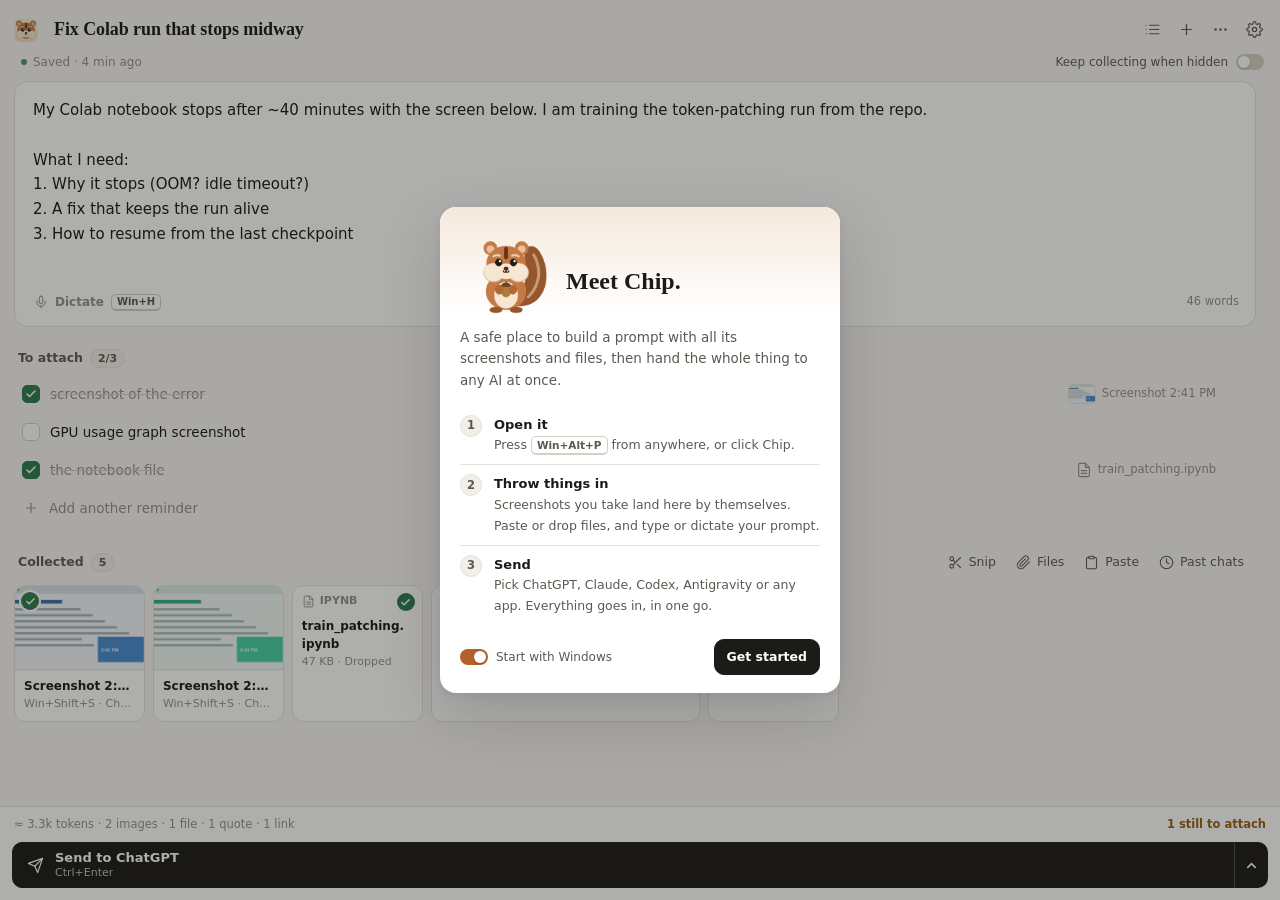
==== commit 3526c8ac: "Make the everyday flow simpler - Screenshots land in the draft automatically while the panel is open" ====
--- a/ui/index.html
+++ b/ui/index.html
@@ -18,9 +18,9 @@
   </header>
   <div class="subbar">
     <span id="save-state" class="save-state"><span class="dot"></span><span class="txt">Saved</span></span>
-    <label class="switch-label collect" id="collect" title="While on, every screenshot you copy (Win+Shift+S, Print Screen, Ditto) lands in this draft">
+    <label class="switch-label collect" id="collect" title="Screenshots you take while this panel is open land here automatically. Turn this on to keep collecting while it's hidden.">
       <span class="pulse"></span>
-      <span>Collect screenshots</span>
+      <span>Keep collecting when hidden</span>
       <input type="checkbox" id="collect-toggle">
       <span class="switch"></span>
     </label>
@@ -40,8 +40,6 @@
   <footer class="footer">
     <div id="estimate" class="estimate"></div>
     <div class="actions">
-      <button class="btn quiet" id="btn-copy-text" title="Copy the prompt with its quotes and links">Copy text</button>
-      <button class="btn quiet" id="btn-copy-files" title="Copy the images and files, to paste anywhere">Copy files</button>
       <div class="send-split">
         <button class="btn primary" id="btn-send"></button>
         <button class="btn primary" id="btn-send-more" title="Choose where to send" aria-label="Choose where to send" aria-haspopup="menu"><svg viewBox="0 0 24 24" class="caret"><polyline points="6 15 12 9 18 15"/></svg></button>
--- a/ui/app.css
+++ b/ui/app.css
@@ -338,6 +338,15 @@
 @keyframes rise-sm { from { transform: translateY(6px); opacity: 0; } }
 .menu .menu-label { font-size: 11px; font-weight: 600; color: var(--ink-3); padding: 6px 10px 4px; }
 .menu .menu-empty { color: var(--ink-3); font-size: 12.5px; padding: 12px 10px; line-height: 1.5; }
+.menu button.copy-row { gap: 10px; color: var(--ink-2); }
+.menu button.copy-row .menu-sub { color: var(--ink-3); font-size: 11.5px; margin-left: auto; }
+details.extras { margin: 4px 0 20px; }
+details.extras > summary { list-style: none; cursor: pointer; display: flex; align-items: center; gap: 7px; padding: 8px 4px; font-size: 12.5px; font-weight: 600; color: var(--ink-2); }
+details.extras > summary::-webkit-details-marker { display: none; }
+details.extras > summary .icon { width: 15px; height: 15px; color: var(--ink-3); transition: transform .15s; }
+details.extras[open] > summary .icon { transform: rotate(90deg); }
+details.extras > summary .muted { font-weight: 500; margin-left: auto; font-size: 11.5px; }
+details.extras .settings-group { margin-top: 6px; }
 .menu .menu-hint { color: var(--ink-3); font-size: 11.5px; padding: 8px 10px 4px; border-top: 1px solid var(--line); margin-top: 4px; }
 .menu button.target { gap: 11px; padding: 7px 8px; }
 .target-icon { width: 30px; height: 30px; border-radius: 8px; flex: none; display: flex; align-items: center; justify-content: center; background: var(--sunken); color: var(--ink-2); }
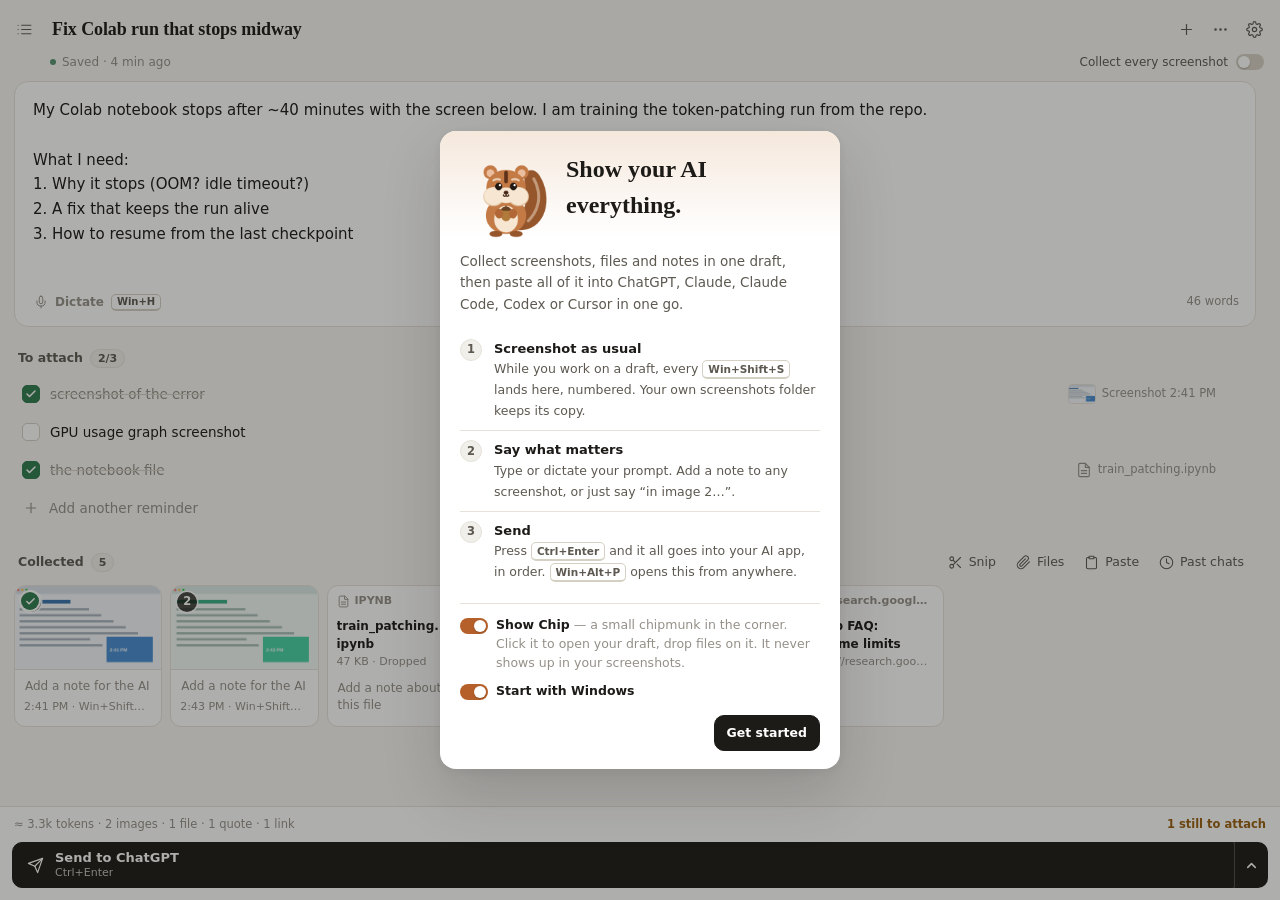
==== commit 3f529769: "Number screenshots, add notes, stop grabbing personal screenshots, fix the blank panel, start a Mac " ====
--- a/ui/index.html
+++ b/ui/index.html
@@ -9,18 +9,18 @@
 <body>
 <div id="app" class="app preload">
   <header class="topbar">
-    <img class="brand" src="assets/icon.png" alt="Chipmunk" width="24" height="24">
+    <button class="icon-btn" id="btn-drafts" title="All drafts (Ctrl+K)" aria-label="All drafts"></button>
     <input id="title" class="title-input" placeholder="Untitled draft" spellcheck="false" maxlength="120" aria-label="Draft title">
-    <button class="icon-btn" id="btn-drafts" title="All drafts (Ctrl+K)" aria-label="All drafts"></button>
+    <button class="update-pill" id="btn-update" hidden></button>
     <button class="icon-btn" id="btn-new" title="New draft (Ctrl+N)" aria-label="New draft"></button>
     <button class="icon-btn" id="btn-more" title="More" aria-label="More actions"></button>
     <button class="icon-btn" id="btn-settings" title="Settings (Ctrl+,)" aria-label="Settings"></button>
   </header>
   <div class="subbar">
     <span id="save-state" class="save-state"><span class="dot"></span><span class="txt">Saved</span></span>
-    <label class="switch-label collect" id="collect" title="Screenshots you take while this panel is open land here automatically. Turn this on to keep collecting while it's hidden.">
+    <label class="switch-label collect" id="collect" title="Screenshots you take while working here land in this draft by themselves. Turn this on to catch every screenshot from anywhere, until you send.">
       <span class="pulse"></span>
-      <span>Keep collecting when hidden</span>
+      <span>Collect every screenshot</span>
       <input type="checkbox" id="collect-toggle">
       <span class="switch"></span>
     </label>
@@ -28,7 +28,7 @@
   <main id="scroll" class="scroll">
     <div class="doc" id="doc">
       <textarea id="editor" class="editor" spellcheck="true" aria-label="Prompt"
-        placeholder="What do you want the AI to do? Type it, or dictate it with Wispr Flow or Win+H."></textarea>
+        placeholder="What should the AI do? Type or dictate. Mention a screenshot by its number, like “in image 2…”"></textarea>
       <div class="doc-foot">
         <button class="dictation" id="dictation" type="button"></button>
         <span class="doc-meta" id="word-count"></span>
--- a/ui/app.css
+++ b/ui/app.css
@@ -106,8 +106,8 @@
 .app { display: flex; flex-direction: column; height: 100vh; position: relative; }
 
 /* ---------- top ---------- */
-.topbar { display: flex; align-items: center; gap: 2px; padding: 10px 10px 2px 14px; }
-.brand { width: 24px; height: 24px; border-radius: 7px; flex: none; margin-right: 6px; }
+.topbar { display: flex; align-items: center; gap: 2px; padding: 10px 10px 2px 8px; }
+#btn-drafts { margin-right: 2px; }
 .title-input {
   flex: 1; min-width: 0;
   border: 1px solid transparent; border-radius: 8px; background: transparent;
@@ -119,6 +119,15 @@
 .title-input:focus { outline: none; background: var(--surface); border-color: var(--line-strong); }
 .title-input::placeholder { color: var(--ink-3); font-weight: 500; }
 
+.update-pill {
+  display: inline-flex; align-items: center; gap: 6px; flex: none;
+  height: 28px; padding: 0 11px 0 9px; margin-right: 2px; border-radius: 14px;
+  border: 1px solid transparent; background: var(--accent-soft); color: var(--accent-ink);
+  font-size: 12px; font-weight: 600; cursor: pointer; transition: background .15s;
+}
+.update-pill:hover { background: var(--accent); color: #fff; }
+.update-pill .icon { width: 14px; height: 14px; }
+.update-pill[hidden] { display: none; }
 .icon-btn {
   display: inline-flex; align-items: center; justify-content: center;
   width: 32px; height: 32px; flex: none;
@@ -129,7 +138,7 @@
 .icon-btn.active { background: var(--hover); color: var(--ink); }
 .icon-btn .icon { width: 17px; height: 17px; }
 
-.subbar { display: flex; align-items: center; justify-content: space-between; gap: 8px; padding: 2px 16px 10px 21px; color: var(--ink-3); font-size: 12px; }
+.subbar { display: flex; align-items: center; justify-content: space-between; gap: 8px; padding: 2px 16px 10px 50px; color: var(--ink-3); font-size: 12px; }
 .save-state { display: inline-flex; align-items: center; gap: 6px; white-space: nowrap; }
 .save-state .dot { width: 6px; height: 6px; border-radius: 50%; background: var(--ok); opacity: .8; }
 .save-state.saving .dot { background: var(--warn); }
@@ -238,7 +247,7 @@
 .add-check input::placeholder { color: var(--ink-3); }
 
 /* collected */
-.att-grid { display: grid; grid-template-columns: repeat(auto-fill, minmax(120px, 1fr)); gap: 8px; }
+.att-grid { display: grid; grid-template-columns: repeat(auto-fill, minmax(132px, 1fr)); gap: 8px; }
 .att {
   position: relative;
   background: var(--surface); border: 1px solid var(--line); border-radius: 11px;
@@ -256,7 +265,26 @@
 }
 .att.fresh { animation: pop .45s cubic-bezier(.2, 1.4, .4, 1); }
 @keyframes pop { from { transform: scale(.9); opacity: 0; } }
-.att .thumb { height: 84px; background: var(--sunken); flex: none; border-bottom: 1px solid var(--line); }
+.att .thumb { position: relative; height: 84px; background: var(--sunken); flex: none; border-bottom: 1px solid var(--line); }
+.att .thumb .num {
+  position: absolute; left: 6px; top: 6px; min-width: 20px; height: 20px; padding: 0 6px; border-radius: 10px;
+  display: inline-flex; align-items: center; justify-content: center;
+  background: rgba(24, 22, 19, .78); color: #fff; font-size: 11.5px; font-weight: 700; letter-spacing: .01em;
+  box-shadow: 0 0 0 1.5px rgba(255, 255, 255, .85);
+}
+.att.flash { animation: flash 1.1s ease-out; }
+@keyframes flash { 0% { box-shadow: 0 0 0 0 var(--accent); } 25% { box-shadow: 0 0 0 3px var(--accent); } 100% { box-shadow: 0 0 0 0 transparent; } }
+.att-note {
+  display: block; width: 100%; resize: none; overflow: hidden;
+  border: 1px solid transparent; border-radius: 7px; background: transparent;
+  margin: -3px -5px 1px; width: calc(100% + 10px); padding: 3px 5px;
+  font-size: 12px; line-height: 1.45; color: var(--ink); user-select: text; cursor: text;
+  transition: background .12s, border-color .12s;
+}
+.att-note::placeholder { color: var(--ink-3); }
+.att-note:hover { background: var(--sunken); }
+.att-note:focus { outline: none; background: var(--surface); border-color: var(--line-strong); box-shadow: 0 0 0 3px var(--accent-soft); }
+.att:not(.has-thumb) .att-note { margin-top: 5px; }
 .att .thumb img { width: 100%; height: 100%; object-fit: cover; object-position: top center; display: block; }
 .att .att-body { padding: 7px 9px 8px; display: flex; flex-direction: column; gap: 1px; min-width: 0; flex: 1; }
 .att .att-name { font-size: 12px; font-weight: 600; white-space: nowrap; overflow: hidden; text-overflow: ellipsis; }
@@ -539,6 +567,10 @@
 .welcome .w-step b { display: block; font-size: 13px; }
 .welcome .w-step span { color: var(--ink-2); font-size: 12.5px; line-height: 1.6; }
 .welcome .w-foot { display: flex; align-items: center; justify-content: space-between; gap: 10px; margin-top: 14px; }
+.welcome .w-options { display: flex; flex-direction: column; gap: 10px; margin-top: 12px; padding-top: 12px; border-top: 1px solid var(--line); }
+.welcome .w-options .switch-label { align-items: flex-start; white-space: normal; font-size: 12.5px; line-height: 1.5; color: var(--ink); }
+.welcome .w-options .switch { margin-top: 2px; }
+.welcome .w-options b { font-weight: 600; }
 
 /* menu */
 .menu { position: absolute; z-index: 35; min-width: 210px; background: var(--surface); border: 1px solid var(--line); border-radius: 12px; box-shadow: var(--shadow-lg); padding: 5px; animation: fade .08s ease-out; }
